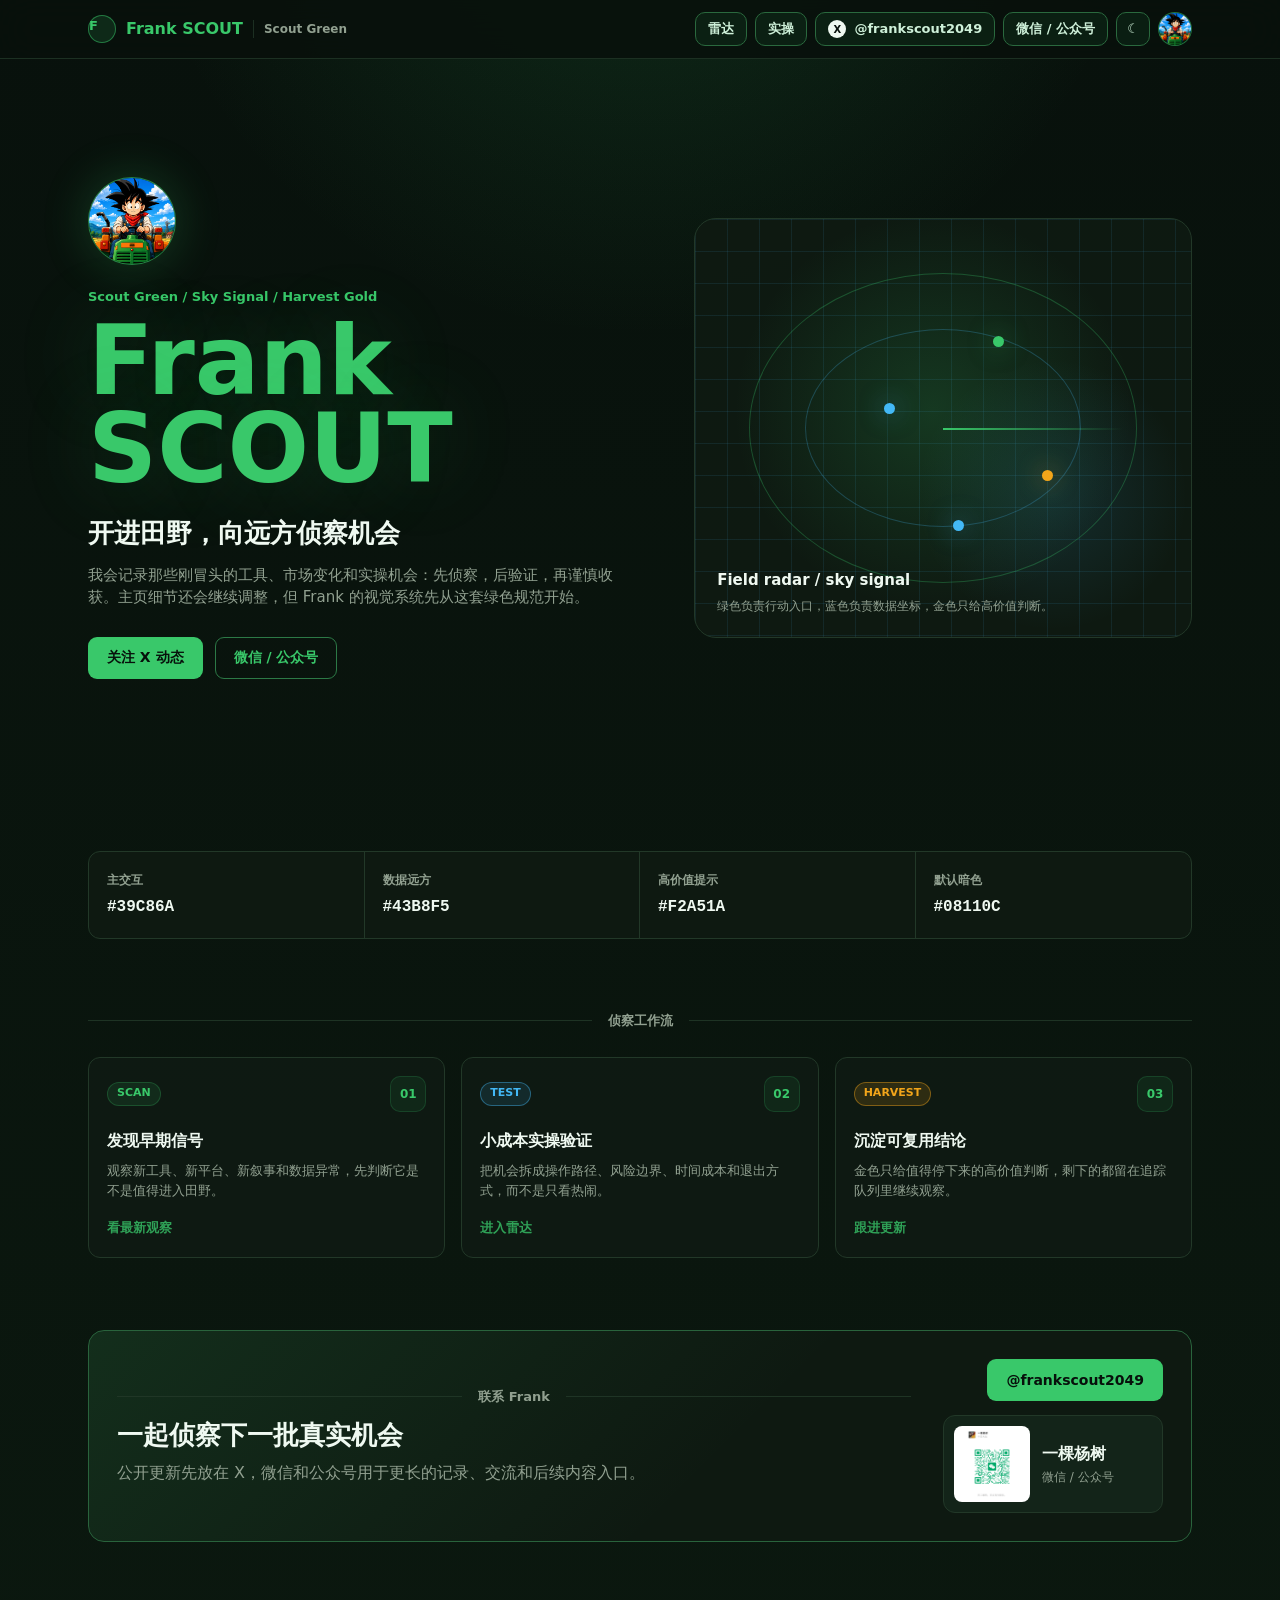
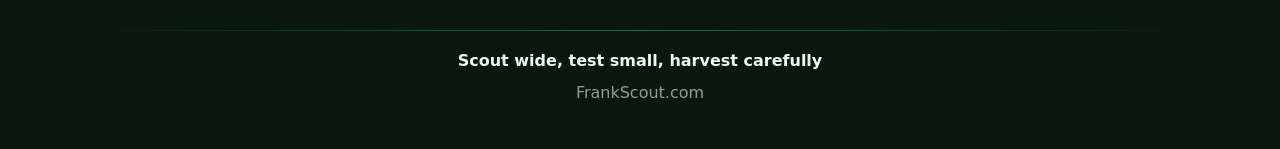
==== public/index.html @ 59826ba4 "Add Cloudflare deploy config" ====
<!doctype html>
<html lang="zh-CN" class="theme-dark">
<head>
  <meta charset="utf-8">
  <meta name="viewport" content="width=device-width, initial-scale=1">
  <title>Frank SCOUT</title>
  <meta name="description" content="Frank SCOUT - 侦察早期机会，实操验证，谨慎收获。">
  <meta property="og:title" content="Frank SCOUT">
  <meta property="og:description" content="侦察早期机会，实操验证，谨慎收获。">
  <meta property="og:type" content="website">
  <meta property="og:image" content="https://frankscout.com/assets/frank-avatar.png">
  <meta name="twitter:card" content="summary_large_image">
  <link rel="icon" href="./assets/frank-avatar.png">
  <link rel="stylesheet" href="./styles.css">
  <script>
    (function () {
      try {
        var queryTheme = new URLSearchParams(window.location.search).get('theme');
        var theme = queryTheme || localStorage.getItem('frankscout_theme');
        document.documentElement.className = theme === 'light' ? 'theme-light' : 'theme-dark';
      } catch (error) {
        document.documentElement.className = 'theme-dark';
      }
    })();
  </script>
</head>
<body>
  <header class="topbar">
    <div class="nav-inner">
      <a class="brand-lockup" href="/" aria-label="Frank SCOUT">
        <span class="brand-mark">F</span>
        <span>Frank SCOUT</span>
        <span class="brand-sub">Scout Green</span>
      </a>

      <nav class="nav-actions" aria-label="Frank 入口">
        <a class="nav-pill optional" href="#radar">雷达</a>
        <a class="nav-pill optional" href="#field-notes">实操</a>
        <a class="social-link" href="https://x.com/frankscout2049" target="_blank" rel="noreferrer">
          <span class="social-dot">X</span>
          <span>@frankscout2049</span>
        </a>
        <div class="wechat-wrap">
          <button class="nav-pill wechat-button" type="button" data-wechat-toggle aria-expanded="false">
            微信 / 公众号
          </button>
          <div class="wechat-panel" data-wechat-panel>
            <img src="./assets/frank-wechat-qr.png" alt="Frank 微信二维码">
            <strong>一棵杨树</strong>
            <span>微信 / 公众号入口</span>
          </div>
        </div>
        <button class="icon-button" type="button" data-theme-toggle aria-label="切换明暗主题">
          <span class="sun-icon">☼</span>
          <span class="moon-icon">☾</span>
        </button>
        <a class="avatar-link" href="https://x.com/frankscout2049" target="_blank" rel="noreferrer" aria-label="Frank X 主页">
          <img src="./assets/frank-avatar.png" alt="Frank 头像">
        </a>
      </nav>
    </div>
  </header>

  <main>
    <section class="hero" aria-labelledby="hero-title">
      <div class="hero-copy">
        <div class="avatar-ring">
          <img src="./assets/frank-avatar.png" alt="Frank 头像">
        </div>
        <p class="eyebrow">Scout Green / Sky Signal / Harvest Gold</p>
        <h1 id="hero-title">Frank SCOUT</h1>
        <p class="hero-subtitle">开进田野，向远方侦察机会</p>
        <p class="hero-note">我会记录那些刚冒头的工具、市场变化和实操机会：先侦察，后验证，再谨慎收获。主页细节还会继续调整，但 Frank 的视觉系统先从这套绿色规范开始。</p>
        <div class="actions">
          <a class="button button-primary" href="https://x.com/frankscout2049" target="_blank" rel="noreferrer">关注 X 动态</a>
          <button class="button button-secondary" type="button" data-wechat-toggle>微信 / 公众号</button>
        </div>
      </div>

      <div class="radar-board" id="radar" aria-label="Frank 机会雷达">
        <span class="radar-sweep" aria-hidden="true"></span>
        <span class="radar-dot" style="left: 60%; top: 28%" aria-hidden="true"></span>
        <span class="radar-dot signal" style="left: 38%; top: 44%" aria-hidden="true"></span>
        <span class="radar-dot harvest" style="left: 70%; top: 60%" aria-hidden="true"></span>
        <span class="radar-dot signal" style="left: 52%; top: 72%" aria-hidden="true"></span>
        <div class="radar-label">
          <strong>Field radar / sky signal</strong>
          <span>绿色负责行动入口，蓝色负责数据坐标，金色只给高价值判断。</span>
        </div>
      </div>
    </section>

    <section class="section" aria-label="Frank 色彩规范">
      <div class="stat-strip">
        <div class="stat-item">
          <span class="stat-label">主交互</span>
          <span class="stat-value">#39C86A</span>
        </div>
        <div class="stat-item">
          <span class="stat-label">数据远方</span>
          <span class="stat-value">#43B8F5</span>
        </div>
        <div class="stat-item">
          <span class="stat-label">高价值提示</span>
          <span class="stat-value">#F2A51A</span>
        </div>
        <div class="stat-item">
          <span class="stat-label">默认暗色</span>
          <span class="stat-value">#08110C</span>
        </div>
      </div>
    </section>

    <section class="section" id="field-notes" aria-labelledby="notes-title">
      <div class="section-heading" id="notes-title">侦察工作流</div>
      <div class="grid-3">
        <article class="card">
          <div class="card-top">
            <span class="tag">SCAN</span>
            <span class="card-icon">01</span>
          </div>
          <h2>发现早期信号</h2>
          <p>观察新工具、新平台、新叙事和数据异常，先判断它是不是值得进入田野。</p>
          <a class="card-link" href="https://x.com/frankscout2049" target="_blank" rel="noreferrer">看最新观察</a>
        </article>
        <article class="card">
          <div class="card-top">
            <span class="tag tag-signal">TEST</span>
            <span class="card-icon">02</span>
          </div>
          <h2>小成本实操验证</h2>
          <p>把机会拆成操作路径、风险边界、时间成本和退出方式，而不是只看热闹。</p>
          <a class="card-link" href="#radar">进入雷达</a>
        </article>
        <article class="card">
          <div class="card-top">
            <span class="tag tag-harvest">HARVEST</span>
            <span class="card-icon">03</span>
          </div>
          <h2>沉淀可复用结论</h2>
          <p>金色只给值得停下来的高价值判断，剩下的都留在追踪队列里继续观察。</p>
          <a class="card-link" href="https://x.com/frankscout2049" target="_blank" rel="noreferrer">跟进更新</a>
        </article>
      </div>
    </section>

    <section class="section contact-section" aria-labelledby="contact-title">
      <div class="contact-copy">
        <div class="section-heading" id="contact-title">联系 Frank</div>
        <h2>一起侦察下一批真实机会</h2>
        <p>公开更新先放在 X，微信和公众号用于更长的记录、交流和后续内容入口。</p>
      </div>
      <div class="contact-actions">
        <a class="button button-primary" href="https://x.com/frankscout2049" target="_blank" rel="noreferrer">@frankscout2049</a>
        <div class="qr-card">
          <img src="./assets/frank-wechat-qr.png" alt="Frank 微信二维码">
          <div>
            <strong>一棵杨树</strong>
            <span>微信 / 公众号</span>
          </div>
        </div>
      </div>
    </section>
  </main>

  <footer class="footer">
    <div class="footer-line"></div>
    <strong>Scout wide, test small, harvest carefully</strong>
    <span>FrankScout.com</span>
  </footer>

  <script>
    (function () {
      var themeKey = 'frankscout_theme';
      var root = document.documentElement;
      var themeButton = document.querySelector('[data-theme-toggle]');
      var wechatButtons = document.querySelectorAll('[data-wechat-toggle]');
      var wechatPanel = document.querySelector('[data-wechat-panel]');

      if (themeButton) {
        themeButton.addEventListener('click', function () {
          var nextLight = !root.classList.contains('theme-light');
          root.classList.toggle('theme-light', nextLight);
          root.classList.toggle('theme-dark', !nextLight);
          try { localStorage.setItem(themeKey, nextLight ? 'light' : 'dark'); } catch (error) {}
        });
      }

      wechatButtons.forEach(function (button) {
        button.addEventListener('click', function () {
          document.body.classList.toggle('wechat-open');
          var expanded = document.body.classList.contains('wechat-open');
          wechatButtons.forEach(function (item) {
            item.setAttribute('aria-expanded', expanded ? 'true' : 'false');
          });
        });
      });

      document.addEventListener('click', function (event) {
        if (!wechatPanel || event.target.closest('[data-wechat-toggle]') || event.target.closest('[data-wechat-panel]')) {
          return;
        }
        document.body.classList.remove('wechat-open');
        wechatButtons.forEach(function (item) {
          item.setAttribute('aria-expanded', 'false');
        });
      });
    })();
  </script>
</body>
</html>
---- public/styles.css ----
* {
  box-sizing: border-box;
}

html {
  min-height: 100%;
  scroll-behavior: smooth;
}

html.theme-dark {
  --background: #08110c;
  --background-soft: #0b180f;
  --card: #0e1a12;
  --card-elevated: #13251a;
  --border: #223828;
  --foreground: #eff9f1;
  --muted: #91a090;
  --secondary: #17251b;
  --brand: #39c86a;
  --brand-text: #39c86a;
  --brand-foreground: #07100b;
  --signal: #43b8f5;
  --harvest: #f2a51a;
  --danger: #e1492d;
  --halo: rgba(57, 200, 106, 0.16);
}

html.theme-light {
  --background: #f4f1e6;
  --background-soft: #e8efe2;
  --card: #ffffff;
  --card-elevated: #f7fbf4;
  --border: #cfdccf;
  --foreground: #142016;
  --muted: #647163;
  --secondary: #e6eee3;
  --brand: #39c86a;
  --brand-text: #147a3b;
  --brand-foreground: #07100b;
  --signal: #126ba2;
  --harvest: #c46f00;
  --danger: #b63a24;
  --halo: rgba(57, 200, 106, 0.18);
}

body {
  min-height: 100%;
  margin: 0;
  background:
    radial-gradient(circle at 50% -10%, var(--halo) 0, transparent 32rem),
    linear-gradient(180deg, var(--background), var(--background-soft));
  color: var(--foreground);
  font-family: Inter, ui-sans-serif, system-ui, -apple-system, BlinkMacSystemFont, "Segoe UI", sans-serif;
  letter-spacing: 0;
  line-height: 1.5;
  -webkit-font-smoothing: antialiased;
  overflow-x: hidden;
}

a {
  color: inherit;
  text-decoration: none;
}

button,
a {
  -webkit-tap-highlight-color: transparent;
}

button {
  font: inherit;
}

:focus-visible {
  outline: 2px solid color-mix(in srgb, var(--brand) 60%, transparent);
  outline-offset: 3px;
}

.topbar {
  position: sticky;
  top: 0;
  z-index: 20;
  border-bottom: 1px solid color-mix(in srgb, var(--border) 82%, transparent);
  background: color-mix(in srgb, var(--background) 88%, transparent);
  backdrop-filter: blur(18px);
}

.nav-inner {
  width: min(1152px, 100%);
  height: 58px;
  display: flex;
  align-items: center;
  justify-content: space-between;
  gap: 18px;
  margin: 0 auto;
  padding: 0 24px;
}

.brand-lockup,
.nav-actions,
.social-link,
.avatar-link,
.nav-pill,
.icon-button {
  display: inline-flex;
  align-items: center;
}

.brand-lockup {
  min-width: 0;
  gap: 10px;
  color: var(--brand-text);
  font-size: 16px;
  font-weight: 820;
}

.brand-mark {
  width: 28px;
  height: 28px;
  flex: 0 0 auto;
  justify-content: center;
  border: 1px solid color-mix(in srgb, var(--brand) 52%, transparent);
  border-radius: 50%;
  background: color-mix(in srgb, var(--brand) 14%, transparent);
  color: var(--brand-text);
  font-size: 13px;
}

.brand-sub {
  padding-left: 10px;
  border-left: 1px solid color-mix(in srgb, var(--border) 80%, transparent);
  color: var(--muted);
  font-size: 12px;
  font-weight: 760;
}

.nav-actions {
  position: relative;
  justify-content: flex-end;
  gap: 8px;
}

.nav-pill,
.social-link,
.icon-button {
  min-height: 34px;
  border: 1px solid color-mix(in srgb, var(--brand) 34%, var(--border));
  border-radius: 10px;
  background: color-mix(in srgb, var(--brand) 8%, transparent);
  color: color-mix(in srgb, var(--foreground) 82%, var(--brand-text));
  padding: 0 12px;
  font-size: 13px;
  font-weight: 760;
  transition: border-color 180ms ease, background 180ms ease, color 180ms ease;
}

.nav-pill:hover,
.social-link:hover,
.icon-button:hover {
  border-color: color-mix(in srgb, var(--brand) 55%, var(--border));
  background: color-mix(in srgb, var(--brand) 12%, transparent);
  color: var(--brand-text);
}

.social-link {
  gap: 8px;
}

.social-dot {
  width: 18px;
  height: 18px;
  display: inline-grid;
  place-items: center;
  border-radius: 50%;
  background: var(--foreground);
  color: var(--background);
  font-size: 10px;
  font-weight: 900;
}

.wechat-wrap {
  position: relative;
}

.wechat-button {
  cursor: pointer;
}

.wechat-panel {
  position: absolute;
  right: 0;
  top: calc(100% + 12px);
  width: 204px;
  display: grid;
  gap: 8px;
  padding: 12px;
  border: 1px solid color-mix(in srgb, var(--brand) 28%, var(--border));
  border-radius: 14px;
  background: color-mix(in srgb, var(--card) 98%, transparent);
  box-shadow: 0 22px 60px color-mix(in srgb, #000 28%, transparent);
  color: var(--foreground);
  opacity: 0;
  pointer-events: none;
  transform: translateY(-4px);
  transition: opacity 160ms ease, transform 160ms ease;
}

.wechat-wrap:hover .wechat-panel,
body.wechat-open .wechat-panel {
  opacity: 1;
  pointer-events: auto;
  transform: translateY(0);
}

.wechat-panel img {
  width: 100%;
  display: block;
  border-radius: 10px;
  background: #fff;
}

.wechat-panel strong,
.wechat-panel span {
  padding: 0 2px;
}

.wechat-panel span {
  color: var(--muted);
  font-size: 12px;
}

.icon-button {
  width: 34px;
  justify-content: center;
  padding: 0;
  cursor: pointer;
}

.theme-dark .sun-icon,
.theme-light .moon-icon {
  display: none;
}

.avatar-link {
  width: 34px;
  height: 34px;
  flex: 0 0 auto;
  justify-content: center;
  overflow: hidden;
  border: 1px solid color-mix(in srgb, var(--brand) 48%, transparent);
  border-radius: 50%;
  background: color-mix(in srgb, var(--brand) 10%, transparent);
}

.avatar-link img,
.avatar-ring img {
  width: 100%;
  height: 100%;
  display: block;
  object-fit: cover;
}

main {
  width: min(1152px, 100%);
  margin: 0 auto;
  padding: 0 24px 56px;
}

.hero {
  min-height: min(720px, calc(100vh - 58px));
  display: grid;
  grid-template-columns: minmax(0, 1.05fr) minmax(340px, 0.95fr);
  gap: 56px;
  align-items: center;
  padding: 72px 0 54px;
}

.hero-copy {
  min-width: 0;
}

.avatar-ring {
  width: 88px;
  height: 88px;
  overflow: hidden;
  border: 1px solid color-mix(in srgb, var(--brand) 58%, transparent);
  border-radius: 50%;
  background: color-mix(in srgb, var(--brand) 10%, transparent);
  box-shadow: 0 0 48px color-mix(in srgb, var(--brand) 24%, transparent);
}

.eyebrow {
  margin: 22px 0 10px;
  color: var(--brand-text);
  font-size: 13px;
  font-weight: 820;
}

h1 {
  margin: 0;
  color: var(--brand-text);
  font-size: clamp(56px, 8vw, 96px);
  line-height: 0.92;
  letter-spacing: 0;
  text-shadow: 0 0 80px color-mix(in srgb, var(--brand) 22%, transparent);
}

.hero-subtitle {
  margin: 24px 0 0;
  color: var(--foreground);
  font-size: 26px;
  line-height: 1.25;
  font-weight: 840;
}

.hero-note {
  max-width: 660px;
  margin: 14px 0 0;
  color: var(--muted);
  font-size: 15px;
}

.actions {
  display: flex;
  flex-wrap: wrap;
  gap: 12px;
  margin-top: 28px;
}

.button {
  min-height: 42px;
  display: inline-flex;
  align-items: center;
  justify-content: center;
  border-radius: 9px;
  padding: 0 18px;
  border: 1px solid transparent;
  cursor: pointer;
  font-size: 14px;
  font-weight: 820;
  transition: transform 180ms ease, border-color 180ms ease, background 180ms ease, color 180ms ease;
}

.button:hover {
  transform: translateY(-1px);
}

.button-primary {
  border-color: color-mix(in srgb, var(--brand) 70%, transparent);
  background: var(--brand);
  color: var(--brand-foreground);
}

.button-secondary {
  border-color: color-mix(in srgb, var(--brand) 45%, var(--border));
  background: transparent;
  color: var(--brand-text);
}

.button-secondary:hover {
  background: color-mix(in srgb, var(--brand) 10%, transparent);
}

.radar-board {
  position: relative;
  min-width: 0;
  min-height: 420px;
  overflow: hidden;
  border: 1px solid var(--border);
  border-radius: 22px;
  background:
    linear-gradient(color-mix(in srgb, var(--signal) 10%, transparent) 1px, transparent 1px),
    linear-gradient(90deg, color-mix(in srgb, var(--signal) 10%, transparent) 1px, transparent 1px),
    radial-gradient(circle at 48% 46%, color-mix(in srgb, var(--brand) 18%, transparent), transparent 58%),
    radial-gradient(circle at 72% 66%, color-mix(in srgb, var(--signal) 13%, transparent), transparent 30%),
    color-mix(in srgb, var(--card) 94%, transparent);
  background-size: 32px 32px, 32px 32px, auto, auto, auto;
}

.radar-board::before,
.radar-board::after {
  content: "";
  position: absolute;
  inset: 54px;
  border: 1px solid color-mix(in srgb, var(--brand) 30%, transparent);
  border-radius: 50%;
}

.radar-board::after {
  inset: 110px;
  border-color: color-mix(in srgb, var(--signal) 25%, transparent);
}

.radar-sweep {
  position: absolute;
  left: 50%;
  top: 50%;
  width: 180px;
  height: 2px;
  transform-origin: left center;
  background: linear-gradient(90deg, var(--brand), transparent);
  animation: sweep 5.8s linear infinite;
}

@keyframes sweep {
  from { transform: rotate(0deg); }
  to { transform: rotate(360deg); }
}

.radar-dot {
  position: absolute;
  z-index: 1;
  width: 11px;
  height: 11px;
  border-radius: 50%;
  background: var(--brand);
  box-shadow: 0 0 24px color-mix(in srgb, var(--brand) 60%, transparent);
}

.radar-dot.signal {
  background: var(--signal);
  box-shadow: 0 0 24px color-mix(in srgb, var(--signal) 60%, transparent);
}

.radar-dot.harvest {
  background: var(--harvest);
  box-shadow: 0 0 24px color-mix(in srgb, var(--harvest) 60%, transparent);
}

.radar-label {
  position: absolute;
  left: 22px;
  right: 22px;
  bottom: 22px;
  z-index: 2;
  display: grid;
  gap: 6px;
}

.radar-label strong {
  color: var(--foreground);
  font-size: 15px;
}

.radar-label span {
  color: var(--muted);
  font-size: 12px;
}

.section {
  margin-top: 72px;
}

.stat-strip {
  display: grid;
  grid-template-columns: repeat(4, minmax(0, 1fr));
  overflow: hidden;
  border: 1px solid var(--border);
  border-radius: 12px;
  background: color-mix(in srgb, var(--card) 94%, transparent);
}

.stat-item {
  min-height: 86px;
  display: grid;
  align-content: center;
  gap: 6px;
  padding: 18px;
  border-right: 1px solid var(--border);
}

.stat-item:last-child {
  border-right: 0;
}

.stat-label {
  color: var(--muted);
  font-size: 12px;
  font-weight: 720;
}

.stat-value {
  color: var(--foreground);
  font-family: ui-monospace, SFMono-Regular, Menlo, Monaco, Consolas, monospace;
  font-size: 16px;
  font-weight: 850;
}

.section-heading {
  display: grid;
  grid-template-columns: minmax(64px, 1fr) auto minmax(64px, 1fr);
  gap: 16px;
  align-items: center;
  margin-bottom: 26px;
  color: var(--muted);
  font-size: 13px;
  font-weight: 760;
}

.section-heading::before,
.section-heading::after {
  content: "";
  height: 1px;
  background: color-mix(in srgb, var(--border) 86%, transparent);
}

.grid-3 {
  display: grid;
  grid-template-columns: repeat(3, minmax(0, 1fr));
  gap: 16px;
}

.card {
  min-width: 0;
  min-height: 176px;
  border: 1px solid var(--border);
  border-radius: 12px;
  background: color-mix(in srgb, var(--card) 95%, transparent);
  padding: 18px;
  transition: transform 180ms ease, border-color 180ms ease, background 180ms ease, box-shadow 180ms ease;
}

.card:hover {
  transform: translateY(-2px);
  border-color: color-mix(in srgb, var(--brand) 40%, var(--border));
  background: color-mix(in srgb, var(--card-elevated) 96%, transparent);
  box-shadow: 0 18px 52px color-mix(in srgb, var(--brand) 8%, transparent);
}

.card-top {
  display: flex;
  align-items: center;
  justify-content: space-between;
  gap: 12px;
  margin-bottom: 18px;
}

.tag {
  min-height: 24px;
  display: inline-flex;
  align-items: center;
  border: 1px solid color-mix(in srgb, var(--brand) 24%, transparent);
  border-radius: 999px;
  background: color-mix(in srgb, var(--brand) 10%, transparent);
  color: var(--brand-text);
  padding: 0 9px;
  font-size: 11px;
  font-weight: 780;
}

.tag-signal {
  border-color: color-mix(in srgb, var(--signal) 42%, transparent);
  background: color-mix(in srgb, var(--signal) 11%, transparent);
  color: var(--signal);
}

.tag-harvest {
  border-color: color-mix(in srgb, var(--harvest) 42%, transparent);
  background: color-mix(in srgb, var(--harvest) 14%, transparent);
  color: var(--harvest);
}

.card-icon {
  width: 36px;
  height: 36px;
  display: inline-grid;
  place-items: center;
  border: 1px solid color-mix(in srgb, var(--brand) 18%, transparent);
  border-radius: 10px;
  background: color-mix(in srgb, var(--brand) 8%, transparent);
  color: var(--brand-text);
  font-size: 12px;
  font-weight: 900;
}

.card h2 {
  margin: 0;
  color: var(--foreground);
  font-size: 16px;
  line-height: 1.35;
}

.card p {
  margin: 10px 0 0;
  color: var(--muted);
  font-size: 13px;
}

.card-link {
  display: inline-flex;
  margin-top: 18px;
  color: color-mix(in srgb, var(--brand-text) 78%, transparent);
  font-size: 13px;
  font-weight: 780;
}

.contact-section {
  display: grid;
  grid-template-columns: minmax(0, 1fr) auto;
  gap: 32px;
  align-items: center;
  border: 1px solid color-mix(in srgb, var(--brand) 30%, var(--border));
  border-radius: 16px;
  background:
    linear-gradient(135deg, color-mix(in srgb, var(--brand) 12%, transparent), transparent 58%),
    color-mix(in srgb, var(--card) 94%, transparent);
  padding: 28px;
}

.contact-section .section-heading {
  margin-bottom: 14px;
}

.contact-copy h2 {
  margin: 0;
  color: var(--foreground);
  font-size: 26px;
  line-height: 1.2;
}

.contact-copy p {
  max-width: 560px;
  margin: 10px 0 0;
  color: var(--muted);
}

.contact-actions {
  display: grid;
  gap: 14px;
  justify-items: end;
}

.qr-card {
  width: 220px;
  display: grid;
  grid-template-columns: 76px minmax(0, 1fr);
  gap: 12px;
  align-items: center;
  border: 1px solid var(--border);
  border-radius: 12px;
  background: color-mix(in srgb, var(--card-elevated) 96%, transparent);
  padding: 10px;
}

.qr-card img {
  width: 76px;
  height: 76px;
  display: block;
  border-radius: 8px;
  object-fit: contain;
  object-position: center;
  background: #fff;
}

.qr-card strong,
.qr-card span {
  display: block;
}

.qr-card span {
  margin-top: 2px;
  color: var(--muted);
  font-size: 12px;
}

.footer {
  width: min(1152px, 100%);
  display: grid;
  gap: 8px;
  margin: 0 auto;
  padding: 32px 24px 44px;
  color: var(--muted);
  text-align: center;
}

.footer-line {
  height: 1px;
  margin-bottom: 10px;
  background: linear-gradient(90deg, transparent, color-mix(in srgb, var(--brand) 50%, transparent), transparent);
}

.footer strong {
  color: var(--foreground);
}

@media (max-width: 980px) {
  .hero {
    grid-template-columns: 1fr;
    gap: 36px;
  }

  .grid-3,
  .stat-strip {
    grid-template-columns: 1fr;
  }

  .stat-item {
    border-right: 0;
    border-bottom: 1px solid var(--border);
  }

  .stat-item:last-child {
    border-bottom: 0;
  }

  .contact-section {
    grid-template-columns: 1fr;
  }

  .contact-actions {
    justify-items: start;
  }
}

@media (max-width: 760px) {
  .brand-sub,
  .nav-pill.optional,
  .social-link span:last-child {
    display: none;
  }

  .nav-inner,
  main,
  .footer {
    padding-left: 16px;
    padding-right: 16px;
  }

  .nav-actions {
    gap: 6px;
  }

  .hero {
    min-height: 0;
    padding-top: 46px;
  }

  h1 {
    font-size: 48px;
  }

  .hero-subtitle {
    font-size: 21px;
  }

  .actions {
    flex-direction: column;
    align-items: stretch;
  }

  .button {
    width: 100%;
  }

  .radar-board {
    min-height: 360px;
  }

  .wechat-panel {
    right: -66px;
  }

  .contact-section {
    padding: 20px;
  }

  .qr-card {
    width: 100%;
  }
}

@media (max-width: 420px) {
  .brand-lockup span:nth-child(2) {
    max-width: 116px;
    overflow: hidden;
    text-overflow: ellipsis;
    white-space: nowrap;
  }

  .wechat-button {
    max-width: 78px;
    overflow: hidden;
    white-space: nowrap;
  }

  .avatar-link {
    display: none;
  }
}
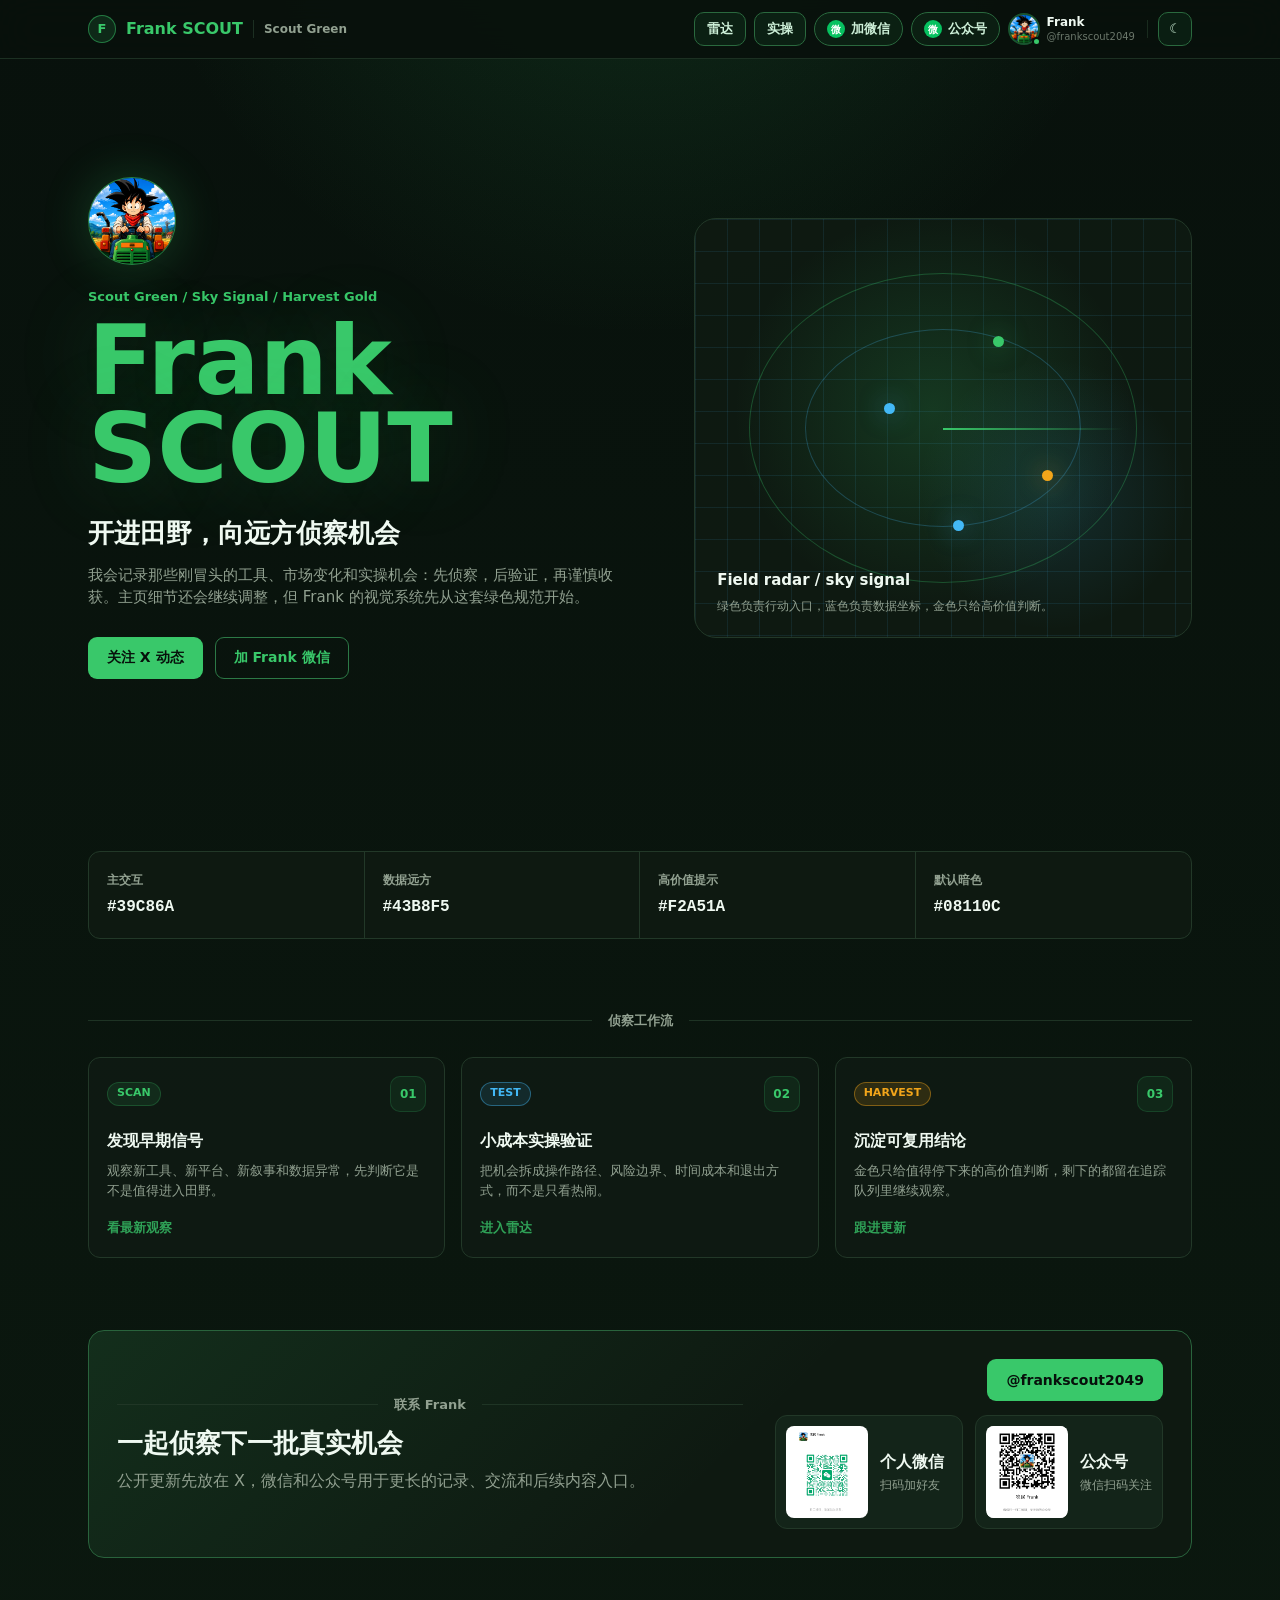
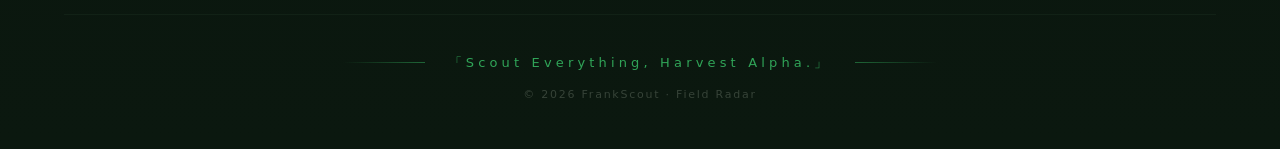
==== commit c47fb1fc: "Update Frank contact layout" ====
--- a/public/index.html
+++ b/public/index.html
@@ -25,6 +25,14 @@
   </script>
 </head>
 <body>
+  <div class="qr-lightbox" data-lightbox hidden>
+    <div class="qr-lightbox-card" role="dialog" aria-modal="true" aria-label="二维码预览">
+      <button class="qr-lightbox-close" type="button" data-lightbox-close aria-label="关闭二维码预览">&times;</button>
+      <img src="" alt="二维码" data-lightbox-image>
+      <p>对准摄像头扫码 · 或长按识别</p>
+    </div>
+  </div>
+
   <header class="topbar">
     <div class="nav-inner">
       <a class="brand-lockup" href="/" aria-label="Frank SCOUT">
@@ -36,27 +44,55 @@
       <nav class="nav-actions" aria-label="Frank 入口">
         <a class="nav-pill optional" href="#radar">雷达</a>
         <a class="nav-pill optional" href="#field-notes">实操</a>
-        <a class="social-link" href="https://x.com/frankscout2049" target="_blank" rel="noreferrer">
-          <span class="social-dot">X</span>
-          <span>@frankscout2049</span>
+        <div class="wechat-wrap">
+          <button class="wechat-trigger" type="button" data-wechat-target="personal" aria-expanded="false" title="加我个人微信">
+            <span class="wechat-icon">微</span>
+            <span class="wechat-label">加微信</span>
+          </button>
+          <div class="wechat-popover" data-wechat-panel="personal">
+            <div class="popover-head">
+              <span>个人微信</span>
+              <button type="button" data-wechat-close aria-label="关闭个人微信二维码">&times;</button>
+            </div>
+            <button class="qr-preview" type="button" data-qr-preview="./assets/frank-wechat-personal.jpg" aria-label="放大 Frank 个人微信二维码">
+              <img src="./assets/frank-wechat-personal.jpg" alt="Frank 个人微信二维码">
+            </button>
+            <strong>农民 Frank</strong>
+            <span>扫码加好友</span>
+          </div>
+        </div>
+        <div class="wechat-wrap">
+          <button class="wechat-trigger" type="button" data-wechat-target="public" aria-expanded="false" title="微信公众号">
+            <span class="wechat-icon">微</span>
+            <span class="wechat-label">公众号</span>
+          </button>
+          <div class="wechat-popover" data-wechat-panel="public">
+            <div class="popover-head">
+              <span>微信公众号</span>
+              <button type="button" data-wechat-close aria-label="关闭公众号二维码">&times;</button>
+            </div>
+            <button class="qr-preview" type="button" data-qr-preview="./assets/frank-wechat-public.jpg" aria-label="放大 Frank 公众号二维码">
+              <img src="./assets/frank-wechat-public.jpg" alt="Frank 公众号二维码">
+            </button>
+            <strong>农民 Frank</strong>
+            <span>微信扫码关注</span>
+          </div>
+        </div>
+        <a class="profile-link" href="https://x.com/frankscout2049" target="_blank" rel="noreferrer" title="@frankscout2049">
+          <span class="profile-avatar">
+            <img src="./assets/frank-avatar.png" alt="Frank 头像">
+            <span class="profile-status" aria-hidden="true"></span>
+          </span>
+          <span class="profile-meta">
+            <strong>Frank</strong>
+            <span>@frankscout2049</span>
+          </span>
         </a>
-        <div class="wechat-wrap">
-          <button class="nav-pill wechat-button" type="button" data-wechat-toggle aria-expanded="false">
-            微信 / 公众号
-          </button>
-          <div class="wechat-panel" data-wechat-panel>
-            <img src="./assets/frank-wechat-qr.png" alt="Frank 微信二维码">
-            <strong>一棵杨树</strong>
-            <span>微信 / 公众号入口</span>
-          </div>
-        </div>
+        <span class="nav-separator" aria-hidden="true"></span>
         <button class="icon-button" type="button" data-theme-toggle aria-label="切换明暗主题">
           <span class="sun-icon">☼</span>
           <span class="moon-icon">☾</span>
         </button>
-        <a class="avatar-link" href="https://x.com/frankscout2049" target="_blank" rel="noreferrer" aria-label="Frank X 主页">
-          <img src="./assets/frank-avatar.png" alt="Frank 头像">
-        </a>
       </nav>
     </div>
   </header>
@@ -73,7 +109,7 @@
         <p class="hero-note">我会记录那些刚冒头的工具、市场变化和实操机会：先侦察，后验证，再谨慎收获。主页细节还会继续调整，但 Frank 的视觉系统先从这套绿色规范开始。</p>
         <div class="actions">
           <a class="button button-primary" href="https://x.com/frankscout2049" target="_blank" rel="noreferrer">关注 X 动态</a>
-          <button class="button button-secondary" type="button" data-wechat-toggle>微信 / 公众号</button>
+          <button class="button button-secondary" type="button" data-wechat-target="personal" aria-expanded="false">加 Frank 微信</button>
         </div>
       </div>
 
@@ -152,11 +188,24 @@
       </div>
       <div class="contact-actions">
         <a class="button button-primary" href="https://x.com/frankscout2049" target="_blank" rel="noreferrer">@frankscout2049</a>
-        <div class="qr-card">
-          <img src="./assets/frank-wechat-qr.png" alt="Frank 微信二维码">
-          <div>
-            <strong>一棵杨树</strong>
-            <span>微信 / 公众号</span>
+        <div class="qr-grid">
+          <div class="qr-card">
+            <button class="qr-thumb" type="button" data-qr-preview="./assets/frank-wechat-personal.jpg" aria-label="放大 Frank 个人微信二维码">
+              <img src="./assets/frank-wechat-personal.jpg" alt="Frank 个人微信二维码">
+            </button>
+            <div>
+              <strong>个人微信</strong>
+              <span>扫码加好友</span>
+            </div>
+          </div>
+          <div class="qr-card">
+            <button class="qr-thumb" type="button" data-qr-preview="./assets/frank-wechat-public.jpg" aria-label="放大 Frank 公众号二维码">
+              <img src="./assets/frank-wechat-public.jpg" alt="Frank 公众号二维码">
+            </button>
+            <div>
+              <strong>公众号</strong>
+              <span>微信扫码关注</span>
+            </div>
           </div>
         </div>
       </div>
@@ -164,9 +213,12 @@
   </main>
 
   <footer class="footer">
-    <div class="footer-line"></div>
-    <strong>Scout wide, test small, harvest carefully</strong>
-    <span>FrankScout.com</span>
+    <div class="footer-slogan">
+      <div class="footer-rule" aria-hidden="true"></div>
+      <p>「Scout Everything, Harvest Alpha.」</p>
+      <div class="footer-rule" aria-hidden="true"></div>
+    </div>
+    <p class="footer-meta">© 2026 FrankScout · Field Radar</p>
   </footer>
 
   <script>
@@ -174,8 +226,40 @@
       var themeKey = 'frankscout_theme';
       var root = document.documentElement;
       var themeButton = document.querySelector('[data-theme-toggle]');
-      var wechatButtons = document.querySelectorAll('[data-wechat-toggle]');
-      var wechatPanel = document.querySelector('[data-wechat-panel]');
+      var wechatButtons = document.querySelectorAll('[data-wechat-target]');
+      var wechatPanels = document.querySelectorAll('[data-wechat-panel]');
+      var wechatCloseButtons = document.querySelectorAll('[data-wechat-close]');
+      var qrPreviewButtons = document.querySelectorAll('[data-qr-preview]');
+      var lightbox = document.querySelector('[data-lightbox]');
+      var lightboxImage = document.querySelector('[data-lightbox-image]');
+      var lightboxClose = document.querySelector('[data-lightbox-close]');
+      var activeWechat = null;
+
+      function closeWechat() {
+        activeWechat = null;
+        wechatPanels.forEach(function (panel) {
+          panel.classList.remove('is-open');
+        });
+        wechatButtons.forEach(function (button) {
+          button.setAttribute('aria-expanded', 'false');
+        });
+      }
+
+      function setWechatPanel(target) {
+        activeWechat = activeWechat === target ? null : target;
+        wechatPanels.forEach(function (panel) {
+          panel.classList.toggle('is-open', panel.getAttribute('data-wechat-panel') === activeWechat);
+        });
+        wechatButtons.forEach(function (button) {
+          button.setAttribute('aria-expanded', button.getAttribute('data-wechat-target') === activeWechat ? 'true' : 'false');
+        });
+      }
+
+      function closeLightbox() {
+        if (!lightbox || !lightboxImage) return;
+        lightbox.hidden = true;
+        lightboxImage.removeAttribute('src');
+      }
 
       if (themeButton) {
         themeButton.addEventListener('click', function () {
@@ -188,22 +272,46 @@
 
       wechatButtons.forEach(function (button) {
         button.addEventListener('click', function () {
-          document.body.classList.toggle('wechat-open');
-          var expanded = document.body.classList.contains('wechat-open');
-          wechatButtons.forEach(function (item) {
-            item.setAttribute('aria-expanded', expanded ? 'true' : 'false');
-          });
-        });
-      });
+          setWechatPanel(button.getAttribute('data-wechat-target'));
+        });
+      });
+
+      wechatCloseButtons.forEach(function (button) {
+        button.addEventListener('click', closeWechat);
+      });
+
+      qrPreviewButtons.forEach(function (button) {
+        button.addEventListener('click', function () {
+          var src = button.getAttribute('data-qr-preview');
+          var img = button.querySelector('img');
+          if (!src || !lightbox || !lightboxImage) return;
+          lightboxImage.src = src;
+          lightboxImage.alt = img ? img.alt : '二维码';
+          lightbox.hidden = false;
+        });
+      });
+
+      if (lightbox) {
+        lightbox.addEventListener('click', function (event) {
+          if (event.target === lightbox) closeLightbox();
+        });
+      }
+
+      if (lightboxClose) {
+        lightboxClose.addEventListener('click', closeLightbox);
+      }
 
       document.addEventListener('click', function (event) {
-        if (!wechatPanel || event.target.closest('[data-wechat-toggle]') || event.target.closest('[data-wechat-panel]')) {
+        if (event.target.closest('[data-wechat-target]') || event.target.closest('[data-wechat-panel]')) {
           return;
         }
-        document.body.classList.remove('wechat-open');
-        wechatButtons.forEach(function (item) {
-          item.setAttribute('aria-expanded', 'false');
-        });
+        closeWechat();
+      });
+
+      document.addEventListener('keydown', function (event) {
+        if (event.key !== 'Escape') return;
+        closeWechat();
+        closeLightbox();
       });
     })();
   </script>
--- a/public/styles.css
+++ b/public/styles.css
@@ -76,6 +76,64 @@
   outline-offset: 3px;
 }
 
+.qr-lightbox {
+  position: fixed;
+  inset: 0;
+  z-index: 200;
+  display: flex;
+  align-items: center;
+  justify-content: center;
+  padding: 24px;
+  background: rgba(0, 0, 0, 0.86);
+  backdrop-filter: blur(6px);
+}
+
+.qr-lightbox[hidden] {
+  display: none;
+}
+
+.qr-lightbox-card {
+  position: relative;
+  width: min(320px, 100%);
+  border-radius: 18px;
+  background: #fff;
+  padding: 18px;
+  color: #0f1412;
+  text-align: center;
+  box-shadow: 0 28px 88px rgba(0, 0, 0, 0.42);
+}
+
+.qr-lightbox-card img {
+  width: 100%;
+  max-height: min(74vh, 460px);
+  display: block;
+  object-fit: contain;
+  border-radius: 12px;
+}
+
+.qr-lightbox-card p {
+  margin: 12px 0 0;
+  color: #8b8f8d;
+  font-size: 12px;
+}
+
+.qr-lightbox-close {
+  position: absolute;
+  top: -14px;
+  right: -14px;
+  width: 32px;
+  height: 32px;
+  display: inline-grid;
+  place-items: center;
+  border: 0;
+  border-radius: 50%;
+  background: #0f1412;
+  color: #fff;
+  cursor: pointer;
+  font-size: 18px;
+  font-weight: 800;
+}
+
 .topbar {
   position: sticky;
   top: 0;
@@ -97,16 +155,21 @@
 }
 
 .brand-lockup,
+.brand-mark,
 .nav-actions,
 .social-link,
 .avatar-link,
+.profile-link,
+.profile-avatar,
 .nav-pill,
+.wechat-trigger,
 .icon-button {
   display: inline-flex;
   align-items: center;
 }
 
 .brand-lockup {
+  flex: 1 1 auto;
   min-width: 0;
   gap: 10px;
   color: var(--brand-text);
@@ -136,12 +199,14 @@
 
 .nav-actions {
   position: relative;
+  flex: 0 0 auto;
   justify-content: flex-end;
   gap: 8px;
 }
 
 .nav-pill,
 .social-link,
+.wechat-trigger,
 .icon-button {
   min-height: 34px;
   border: 1px solid color-mix(in srgb, var(--brand) 34%, var(--border));
@@ -156,6 +221,8 @@
 
 .nav-pill:hover,
 .social-link:hover,
+.wechat-trigger:hover,
+.wechat-trigger[aria-expanded="true"],
 .icon-button:hover {
   border-color: color-mix(in srgb, var(--brand) 55%, var(--border));
   background: color-mix(in srgb, var(--brand) 12%, transparent);
@@ -182,18 +249,32 @@
   position: relative;
 }
 
-.wechat-button {
+.wechat-trigger {
+  gap: 6px;
+  border-radius: 999px;
   cursor: pointer;
 }
 
-.wechat-panel {
+.wechat-icon {
+  width: 18px;
+  height: 18px;
+  display: inline-grid;
+  place-items: center;
+  border-radius: 50%;
+  background: #07c160;
+  color: #fff;
+  font-size: 10px;
+  font-weight: 900;
+}
+
+.wechat-popover {
   position: absolute;
   right: 0;
   top: calc(100% + 12px);
-  width: 204px;
-  display: grid;
-  gap: 8px;
-  padding: 12px;
+  width: 188px;
+  display: grid;
+  gap: 9px;
+  padding: 14px;
   border: 1px solid color-mix(in srgb, var(--brand) 28%, var(--border));
   border-radius: 14px;
   background: color-mix(in srgb, var(--card) 98%, transparent);
@@ -205,28 +286,86 @@
   transition: opacity 160ms ease, transform 160ms ease;
 }
 
-.wechat-wrap:hover .wechat-panel,
-body.wechat-open .wechat-panel {
+.wechat-popover.is-open {
   opacity: 1;
   pointer-events: auto;
   transform: translateY(0);
 }
 
-.wechat-panel img {
+.popover-head {
+  display: flex;
+  align-items: center;
+  justify-content: space-between;
+  gap: 12px;
+  color: var(--muted);
+  font-size: 10px;
+  font-weight: 760;
+}
+
+.popover-head button {
+  width: 20px;
+  height: 20px;
+  display: inline-grid;
+  place-items: center;
+  border: 0;
+  border-radius: 50%;
+  background: transparent;
+  color: var(--muted);
+  cursor: pointer;
+  font-size: 15px;
+  line-height: 1;
+}
+
+.popover-head button:hover {
+  color: var(--foreground);
+}
+
+.qr-preview {
   width: 100%;
+  min-height: 176px;
+  max-height: 236px;
+  display: flex;
+  align-items: center;
+  justify-content: center;
+  overflow: hidden;
+  border: 0;
+  border-radius: 12px;
+  background: #fff;
+  padding: 0;
+  cursor: zoom-in;
+}
+
+.qr-preview img {
+  width: 100%;
+  max-height: 236px;
   display: block;
-  border-radius: 10px;
-  background: #fff;
-}
-
-.wechat-panel strong,
-.wechat-panel span {
+  object-fit: contain;
+  transition: transform 150ms ease;
+}
+
+.qr-preview:hover img {
+  transform: scale(1.035);
+}
+
+.wechat-popover strong,
+.wechat-popover span {
   padding: 0 2px;
 }
 
-.wechat-panel span {
+.wechat-popover span {
   color: var(--muted);
   font-size: 12px;
+}
+
+.wechat-popover strong {
+  color: var(--foreground);
+  font-size: 12px;
+  text-align: center;
+}
+
+.wechat-popover > span {
+  margin-top: -5px;
+  text-align: center;
 }
 
 .icon-button {
@@ -239,6 +378,81 @@
 .theme-dark .sun-icon,
 .theme-light .moon-icon {
   display: none;
+}
+
+.profile-link {
+  gap: 7px;
+  min-height: 34px;
+  padding: 1px 2px 1px 0;
+}
+
+.profile-avatar {
+  position: relative;
+  width: 32px;
+  height: 32px;
+  flex: 0 0 auto;
+  justify-content: center;
+  overflow: visible;
+}
+
+.profile-avatar img {
+  width: 100%;
+  height: 100%;
+  display: block;
+  border: 2px solid color-mix(in srgb, var(--brand) 30%, transparent);
+  border-radius: 50%;
+  background: color-mix(in srgb, var(--brand) 10%, transparent);
+  object-fit: cover;
+  transition: border-color 180ms ease;
+}
+
+.profile-status {
+  position: absolute;
+  right: -1px;
+  bottom: -1px;
+  width: 9px;
+  height: 9px;
+  border: 2px solid var(--background);
+  border-radius: 50%;
+  background: var(--brand);
+}
+
+.profile-meta {
+  display: block;
+  line-height: 1.1;
+}
+
+.profile-meta strong,
+.profile-meta span {
+  display: block;
+}
+
+.profile-meta strong {
+  color: var(--foreground);
+  font-size: 12px;
+  font-weight: 760;
+  transition: color 180ms ease;
+}
+
+.profile-meta span {
+  margin-top: 2px;
+  color: color-mix(in srgb, var(--muted) 72%, transparent);
+  font-size: 10px;
+}
+
+.profile-link:hover .profile-avatar img {
+  border-color: color-mix(in srgb, var(--brand) 70%, transparent);
+}
+
+.profile-link:hover .profile-meta strong {
+  color: var(--brand-text);
+}
+
+.nav-separator {
+  width: 1px;
+  height: 18px;
+  margin: 0 2px;
+  background: color-mix(in srgb, var(--border) 72%, transparent);
 }
 
 .avatar-link {
@@ -630,10 +844,16 @@
   justify-items: end;
 }
 
+.qr-grid {
+  display: grid;
+  grid-template-columns: repeat(2, minmax(178px, 1fr));
+  gap: 12px;
+}
+
 .qr-card {
-  width: 220px;
-  display: grid;
-  grid-template-columns: 76px minmax(0, 1fr);
+  min-width: 0;
+  display: grid;
+  grid-template-columns: 82px minmax(0, 1fr);
   gap: 12px;
   align-items: center;
   border: 1px solid var(--border);
@@ -642,14 +862,31 @@
   padding: 10px;
 }
 
-.qr-card img {
-  width: 76px;
-  height: 76px;
+.qr-thumb {
+  width: 82px;
+  height: 92px;
+  display: flex;
+  align-items: center;
+  justify-content: center;
+  overflow: hidden;
+  border: 0;
+  border-radius: 8px;
+  background: #fff;
+  padding: 0;
+  cursor: zoom-in;
+}
+
+.qr-thumb img {
+  width: 100%;
+  height: 100%;
   display: block;
-  border-radius: 8px;
   object-fit: contain;
   object-position: center;
-  background: #fff;
+  transition: transform 150ms ease;
+}
+
+.qr-thumb:hover img {
+  transform: scale(1.035);
 }
 
 .qr-card strong,
@@ -666,24 +903,49 @@
 .footer {
   width: min(1152px, 100%);
   display: grid;
-  gap: 8px;
   margin: 0 auto;
-  padding: 32px 24px 44px;
+  padding: 38px 24px 46px;
+  border-top: 1px solid color-mix(in srgb, var(--border) 30%, transparent);
   color: var(--muted);
   text-align: center;
 }
 
-.footer-line {
+.footer-slogan {
+  display: flex;
+  align-items: center;
+  justify-content: center;
+  gap: 24px;
+}
+
+.footer-rule {
+  width: 82px;
   height: 1px;
-  margin-bottom: 10px;
-  background: linear-gradient(90deg, transparent, color-mix(in srgb, var(--brand) 50%, transparent), transparent);
-}
-
-.footer strong {
-  color: var(--foreground);
-}
-
+  background: linear-gradient(90deg, transparent, color-mix(in srgb, var(--brand) 44%, transparent));
+}
+
+.footer-rule:last-child {
+  background: linear-gradient(270deg, transparent, color-mix(in srgb, var(--brand) 44%, transparent));
+}
+
+.footer-slogan p {
+  margin: 0;
+  color: color-mix(in srgb, var(--brand-text) 80%, transparent);
+  font-size: 13px;
+  font-weight: 300;
+  letter-spacing: 0.32em;
+}
+
+.footer-meta {
+  margin: 14px 0 0;
+  color: color-mix(in srgb, var(--muted) 32%, transparent);
+  font-size: 11px;
+  letter-spacing: 0.16em;
+}
 @media (max-width: 980px) {
+  .profile-meta {
+    display: none;
+  }
+
   .hero {
     grid-template-columns: 1fr;
     gap: 36px;
@@ -715,7 +977,7 @@
 @media (max-width: 760px) {
   .brand-sub,
   .nav-pill.optional,
-  .social-link span:last-child {
+  .wechat-label {
     display: none;
   }
 
@@ -756,34 +1018,54 @@
     min-height: 360px;
   }
 
-  .wechat-panel {
-    right: -66px;
+  .wechat-popover {
+    right: -58px;
   }
 
   .contact-section {
     padding: 20px;
   }
 
+  .qr-grid {
+    grid-template-columns: 1fr;
+    width: 100%;
+  }
+
   .qr-card {
     width: 100%;
   }
-}
-
-@media (max-width: 420px) {
+
+  .footer-slogan {
+    gap: 12px;
+  }
+
+  .footer-rule {
+    width: 36px;
+  }
+
+  .footer-slogan p {
+    font-size: 12px;
+    letter-spacing: 0.12em;
+  }
+}
+
+@media (max-width: 560px) {
   .brand-lockup span:nth-child(2) {
-    max-width: 116px;
-    overflow: hidden;
-    text-overflow: ellipsis;
-    white-space: nowrap;
-  }
-
-  .wechat-button {
-    max-width: 78px;
-    overflow: hidden;
-    white-space: nowrap;
-  }
-
-  .avatar-link {
     display: none;
   }
-}
+
+  .wechat-trigger {
+    width: 34px;
+    padding: 0;
+    justify-content: center;
+  }
+
+  .profile-link {
+    padding-right: 0;
+  }
+
+  .nav-separator,
+  .icon-button {
+    display: none;
+  }
+}
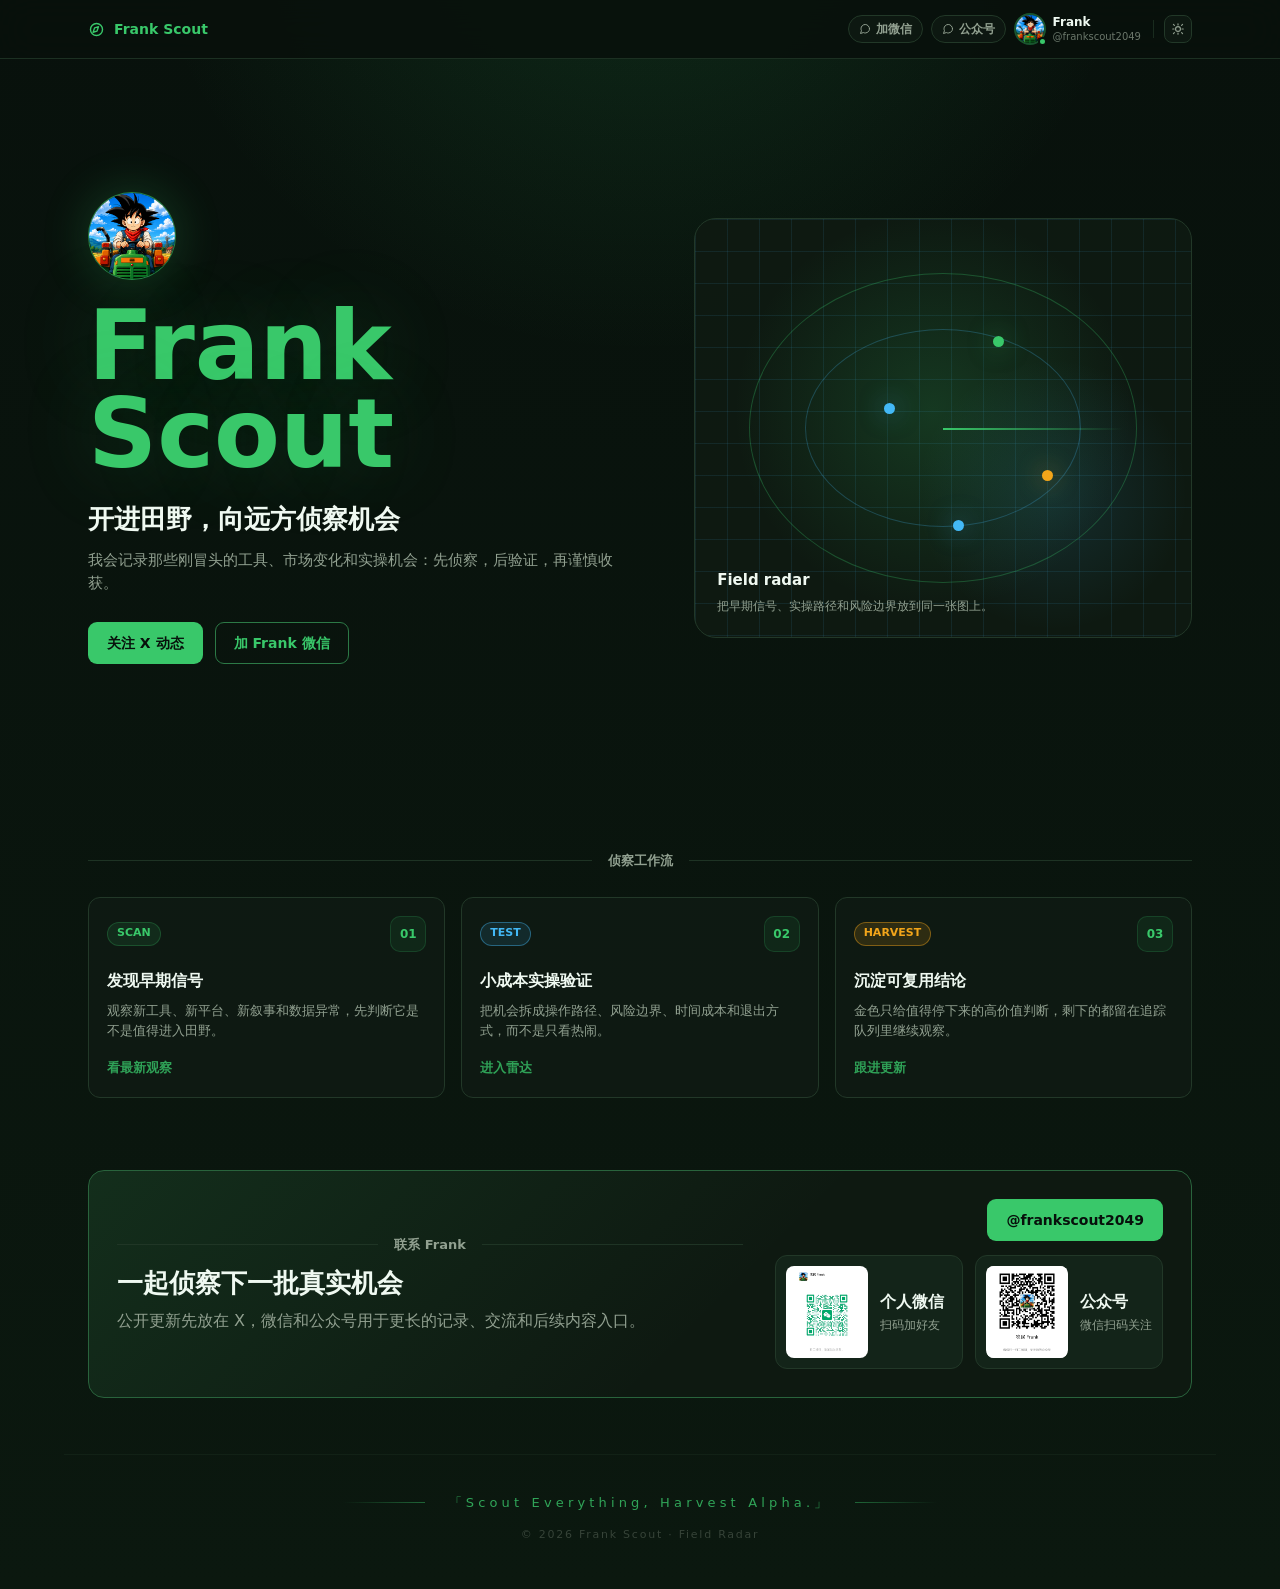
==== commit 992cd7ef: "Refine Frank header styling" ====
--- a/public/index.html
+++ b/public/index.html
@@ -3,9 +3,9 @@
 <head>
   <meta charset="utf-8">
   <meta name="viewport" content="width=device-width, initial-scale=1">
-  <title>Frank SCOUT</title>
-  <meta name="description" content="Frank SCOUT - 侦察早期机会，实操验证，谨慎收获。">
-  <meta property="og:title" content="Frank SCOUT">
+  <title>Frank Scout</title>
+  <meta name="description" content="Frank Scout - 侦察早期机会，实操验证，谨慎收获。">
+  <meta property="og:title" content="Frank Scout">
   <meta property="og:description" content="侦察早期机会，实操验证，谨慎收获。">
   <meta property="og:type" content="website">
   <meta property="og:image" content="https://frankscout.com/assets/frank-avatar.png">
@@ -35,18 +35,24 @@
 
   <header class="topbar">
     <div class="nav-inner">
-      <a class="brand-lockup" href="/" aria-label="Frank SCOUT">
-        <span class="brand-mark">F</span>
-        <span>Frank SCOUT</span>
-        <span class="brand-sub">Scout Green</span>
+      <a class="brand-lockup" href="/" aria-label="Frank Scout">
+        <span class="brand-mark" aria-hidden="true">
+          <svg viewBox="0 0 24 24">
+            <circle cx="12" cy="12" r="8.5"></circle>
+            <path d="m14.8 8.2-2.1 6.1-5.5 1.5 2.1-6.1 5.5-1.5Z"></path>
+          </svg>
+        </span>
+        <span>Frank Scout</span>
       </a>
 
       <nav class="nav-actions" aria-label="Frank 入口">
-        <a class="nav-pill optional" href="#radar">雷达</a>
-        <a class="nav-pill optional" href="#field-notes">实操</a>
         <div class="wechat-wrap">
           <button class="wechat-trigger" type="button" data-wechat-target="personal" aria-expanded="false" title="加我个人微信">
-            <span class="wechat-icon">微</span>
+            <span class="wechat-icon" aria-hidden="true">
+              <svg viewBox="0 0 24 24">
+                <path d="M21 11.5a8.4 8.4 0 0 1-.9 3.8 8.5 8.5 0 0 1-7.6 4.7 8.4 8.4 0 0 1-3.8-.9L3 21l1.9-5.6a8.4 8.4 0 0 1-.9-3.9 8.5 8.5 0 0 1 17 0Z"></path>
+              </svg>
+            </span>
             <span class="wechat-label">加微信</span>
           </button>
           <div class="wechat-popover" data-wechat-panel="personal">
@@ -63,7 +69,11 @@
         </div>
         <div class="wechat-wrap">
           <button class="wechat-trigger" type="button" data-wechat-target="public" aria-expanded="false" title="微信公众号">
-            <span class="wechat-icon">微</span>
+            <span class="wechat-icon" aria-hidden="true">
+              <svg viewBox="0 0 24 24">
+                <path d="M21 11.5a8.4 8.4 0 0 1-.9 3.8 8.5 8.5 0 0 1-7.6 4.7 8.4 8.4 0 0 1-3.8-.9L3 21l1.9-5.6a8.4 8.4 0 0 1-.9-3.9 8.5 8.5 0 0 1 17 0Z"></path>
+              </svg>
+            </span>
             <span class="wechat-label">公众号</span>
           </button>
           <div class="wechat-popover" data-wechat-panel="public">
@@ -90,8 +100,13 @@
         </a>
         <span class="nav-separator" aria-hidden="true"></span>
         <button class="icon-button" type="button" data-theme-toggle aria-label="切换明暗主题">
-          <span class="sun-icon">☼</span>
-          <span class="moon-icon">☾</span>
+          <svg class="theme-icon sun-icon" viewBox="0 0 24 24" aria-hidden="true">
+            <path d="M12 3v2.2M12 18.8V21M4.2 4.2l1.6 1.6M18.2 18.2l1.6 1.6M3 12h2.2M18.8 12H21M4.2 19.8l1.6-1.6M18.2 5.8l1.6-1.6"></path>
+            <circle cx="12" cy="12" r="4.2"></circle>
+          </svg>
+          <svg class="theme-icon moon-icon" viewBox="0 0 24 24" aria-hidden="true">
+            <path d="M20.2 15.4A8 8 0 0 1 8.6 3.8 8.7 8.7 0 1 0 20.2 15.4Z"></path>
+          </svg>
         </button>
       </nav>
     </div>
@@ -103,10 +118,9 @@
         <div class="avatar-ring">
           <img src="./assets/frank-avatar.png" alt="Frank 头像">
         </div>
-        <p class="eyebrow">Scout Green / Sky Signal / Harvest Gold</p>
-        <h1 id="hero-title">Frank SCOUT</h1>
+        <h1 id="hero-title">Frank Scout</h1>
         <p class="hero-subtitle">开进田野，向远方侦察机会</p>
-        <p class="hero-note">我会记录那些刚冒头的工具、市场变化和实操机会：先侦察，后验证，再谨慎收获。主页细节还会继续调整，但 Frank 的视觉系统先从这套绿色规范开始。</p>
+        <p class="hero-note">我会记录那些刚冒头的工具、市场变化和实操机会：先侦察，后验证，再谨慎收获。</p>
         <div class="actions">
           <a class="button button-primary" href="https://x.com/frankscout2049" target="_blank" rel="noreferrer">关注 X 动态</a>
           <button class="button button-secondary" type="button" data-wechat-target="personal" aria-expanded="false">加 Frank 微信</button>
@@ -120,29 +134,8 @@
         <span class="radar-dot harvest" style="left: 70%; top: 60%" aria-hidden="true"></span>
         <span class="radar-dot signal" style="left: 52%; top: 72%" aria-hidden="true"></span>
         <div class="radar-label">
-          <strong>Field radar / sky signal</strong>
-          <span>绿色负责行动入口，蓝色负责数据坐标，金色只给高价值判断。</span>
-        </div>
-      </div>
-    </section>
-
-    <section class="section" aria-label="Frank 色彩规范">
-      <div class="stat-strip">
-        <div class="stat-item">
-          <span class="stat-label">主交互</span>
-          <span class="stat-value">#39C86A</span>
-        </div>
-        <div class="stat-item">
-          <span class="stat-label">数据远方</span>
-          <span class="stat-value">#43B8F5</span>
-        </div>
-        <div class="stat-item">
-          <span class="stat-label">高价值提示</span>
-          <span class="stat-value">#F2A51A</span>
-        </div>
-        <div class="stat-item">
-          <span class="stat-label">默认暗色</span>
-          <span class="stat-value">#08110C</span>
+          <strong>Field radar</strong>
+          <span>把早期信号、实操路径和风险边界放到同一张图上。</span>
         </div>
       </div>
     </section>
@@ -218,7 +211,7 @@
       <p>「Scout Everything, Harvest Alpha.」</p>
       <div class="footer-rule" aria-hidden="true"></div>
     </div>
-    <p class="footer-meta">© 2026 FrankScout · Field Radar</p>
+    <p class="footer-meta">© 2026 Frank Scout · Field Radar</p>
   </footer>
 
   <script>
--- a/public/styles.css
+++ b/public/styles.css
@@ -171,30 +171,29 @@
 .brand-lockup {
   flex: 1 1 auto;
   min-width: 0;
-  gap: 10px;
+  gap: 9px;
   color: var(--brand-text);
-  font-size: 16px;
-  font-weight: 820;
+  font-size: 14px;
+  font-weight: 800;
 }
 
 .brand-mark {
-  width: 28px;
-  height: 28px;
+  width: 17px;
+  height: 17px;
   flex: 0 0 auto;
   justify-content: center;
-  border: 1px solid color-mix(in srgb, var(--brand) 52%, transparent);
-  border-radius: 50%;
-  background: color-mix(in srgb, var(--brand) 14%, transparent);
   color: var(--brand-text);
-  font-size: 13px;
-}
-
-.brand-sub {
-  padding-left: 10px;
-  border-left: 1px solid color-mix(in srgb, var(--border) 80%, transparent);
-  color: var(--muted);
-  font-size: 12px;
-  font-weight: 760;
+}
+
+.brand-mark svg {
+  width: 100%;
+  height: 100%;
+  display: block;
+  fill: none;
+  stroke: currentColor;
+  stroke-linecap: round;
+  stroke-linejoin: round;
+  stroke-width: 2;
 }
 
 .nav-actions {
@@ -208,14 +207,14 @@
 .social-link,
 .wechat-trigger,
 .icon-button {
-  min-height: 34px;
-  border: 1px solid color-mix(in srgb, var(--brand) 34%, var(--border));
-  border-radius: 10px;
-  background: color-mix(in srgb, var(--brand) 8%, transparent);
-  color: color-mix(in srgb, var(--foreground) 82%, var(--brand-text));
-  padding: 0 12px;
-  font-size: 13px;
-  font-weight: 760;
+  min-height: 28px;
+  border: 1px solid var(--border);
+  border-radius: 8px;
+  background: color-mix(in srgb, var(--secondary) 40%, transparent);
+  color: var(--muted);
+  padding: 0 10px;
+  font-size: 12px;
+  font-weight: 650;
   transition: border-color 180ms ease, background 180ms ease, color 180ms ease;
 }
 
@@ -224,9 +223,9 @@
 .wechat-trigger:hover,
 .wechat-trigger[aria-expanded="true"],
 .icon-button:hover {
-  border-color: color-mix(in srgb, var(--brand) 55%, var(--border));
-  background: color-mix(in srgb, var(--brand) 12%, transparent);
-  color: var(--brand-text);
+  border-color: color-mix(in srgb, #07c160 40%, var(--border));
+  background: color-mix(in srgb, var(--secondary) 70%, transparent);
+  color: #07c160;
 }
 
 .social-link {
@@ -250,35 +249,49 @@
 }
 
 .wechat-trigger {
-  gap: 6px;
+  gap: 5px;
   border-radius: 999px;
   cursor: pointer;
 }
 
 .wechat-icon {
-  width: 18px;
-  height: 18px;
+  width: 12px;
+  height: 12px;
   display: inline-grid;
   place-items: center;
-  border-radius: 50%;
-  background: #07c160;
-  color: #fff;
-  font-size: 10px;
-  font-weight: 900;
+  color: currentColor;
+}
+
+.wechat-icon svg,
+.theme-icon {
+  width: 100%;
+  height: 100%;
+  display: block;
+}
+
+.wechat-icon svg,
+.theme-icon,
+.theme-icon path,
+.theme-icon circle {
+  fill: none;
+  stroke: currentColor;
+  stroke-linecap: round;
+  stroke-linejoin: round;
+  stroke-width: 2;
 }
 
 .wechat-popover {
   position: absolute;
   right: 0;
   top: calc(100% + 12px);
-  width: 188px;
-  display: grid;
-  gap: 9px;
-  padding: 14px;
-  border: 1px solid color-mix(in srgb, var(--brand) 28%, var(--border));
-  border-radius: 14px;
-  background: color-mix(in srgb, var(--card) 98%, transparent);
-  box-shadow: 0 22px 60px color-mix(in srgb, #000 28%, transparent);
+  width: 176px;
+  display: grid;
+  gap: 10px;
+  padding: 16px;
+  border: 1px solid var(--border);
+  border-radius: 16px;
+  background: var(--card);
+  box-shadow: 0 24px 68px color-mix(in srgb, #000 34%, transparent);
   color: var(--foreground);
   opacity: 0;
   pointer-events: none;
@@ -364,25 +377,30 @@
 }
 
 .wechat-popover > span {
-  margin-top: -5px;
   text-align: center;
 }
 
 .icon-button {
-  width: 34px;
+  width: 28px;
+  min-height: 28px;
   justify-content: center;
   padding: 0;
   cursor: pointer;
 }
 
-.theme-dark .sun-icon,
-.theme-light .moon-icon {
+.theme-icon {
+  width: 14px;
+  height: 14px;
+}
+
+.theme-dark .moon-icon,
+.theme-light .sun-icon {
   display: none;
 }
 
 .profile-link {
   gap: 7px;
-  min-height: 34px;
+  min-height: 32px;
   padding: 1px 2px 1px 0;
 }
 
@@ -497,17 +515,11 @@
   width: 88px;
   height: 88px;
   overflow: hidden;
+  margin-bottom: 22px;
   border: 1px solid color-mix(in srgb, var(--brand) 58%, transparent);
   border-radius: 50%;
   background: color-mix(in srgb, var(--brand) 10%, transparent);
   box-shadow: 0 0 48px color-mix(in srgb, var(--brand) 24%, transparent);
-}
-
-.eyebrow {
-  margin: 22px 0 10px;
-  color: var(--brand-text);
-  font-size: 13px;
-  font-weight: 820;
 }
 
 h1 {
@@ -975,7 +987,6 @@
 }
 
 @media (max-width: 760px) {
-  .brand-sub,
   .nav-pill.optional,
   .wechat-label {
     display: none;
